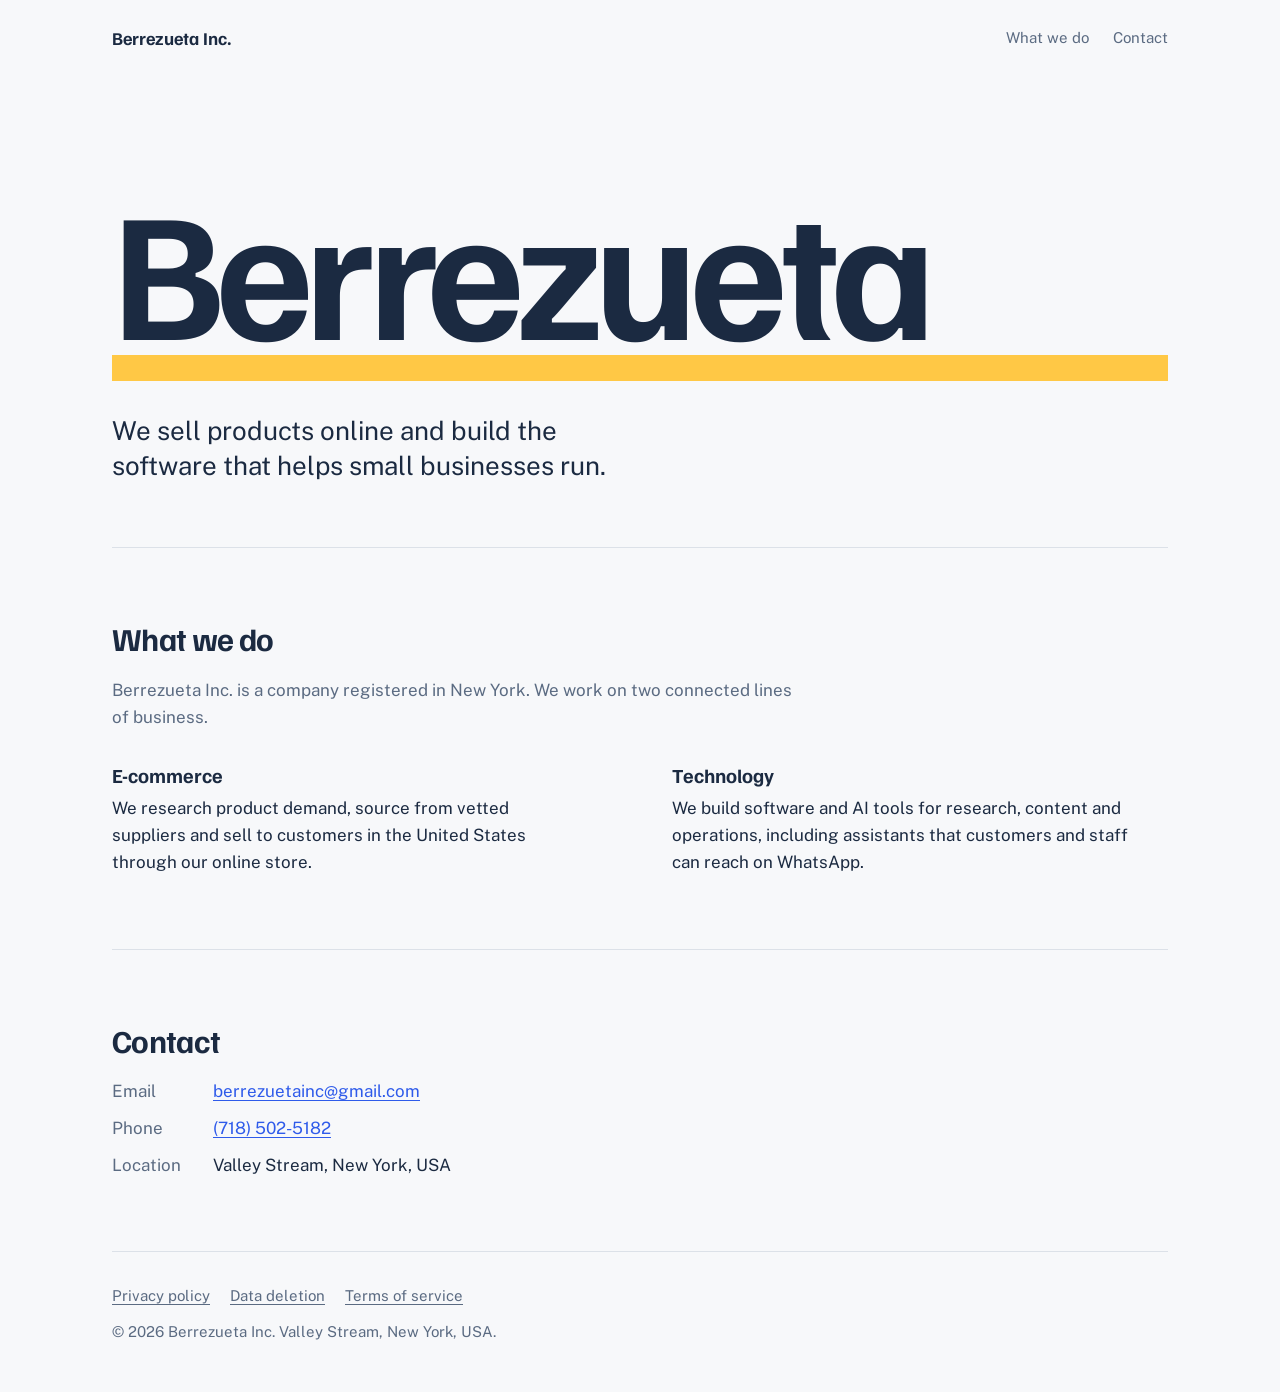
==== index.html @ 1c561ee8 "feat: sitio corporativo de Berrezueta Inc con páginas legales Co-Authored-By: Claude Opus 5.5 <norep" ====
<!doctype html>
<html lang="en">
<head>
<meta charset="utf-8">
<meta name="viewport" content="width=device-width, initial-scale=1">
<title>Berrezueta Inc. — E-commerce and technology</title>
<meta name="description" content="Berrezueta Inc. is an e-commerce and technology company based in Valley Stream, New York.">
<link rel="preconnect" href="https://fonts.googleapis.com">
<link rel="preconnect" href="https://fonts.gstatic.com" crossorigin>
<link href="https://fonts.googleapis.com/css2?family=Familjen+Grotesk:wght@700&family=Public+Sans:wght@400;600&display=swap" rel="stylesheet">
<link rel="stylesheet" href="/styles.css">
</head>
<body>
<div class="wrap">
<header class="top">
  <a class="mark" href="/">Berrezueta Inc.</a>
  <nav aria-label="Main"><a href="/#what-we-do">What we do</a><a href="/#contact">Contact</a></nav>
</header>
<main>
  <div class="hero">
    <h1>Berrezueta</h1>
    <div class="shelf" aria-hidden="true"></div>
    <p>We sell products online and build the software that helps small businesses run.</p>
  </div>

  <section id="what-we-do" aria-labelledby="what-we-do-title">
    <h2 id="what-we-do-title">What we do</h2>
    <p class="lead">Berrezueta Inc. is a company registered in New York. We work on two connected lines of business.</p>
    <div class="two">
      <div>
        <h3>E-commerce</h3>
        <p>We research product demand, source from vetted suppliers and sell to customers in the United States through our online store.</p>
      </div>
      <div>
        <h3>Technology</h3>
        <p>We build software and AI tools for research, content and operations, including assistants that customers and staff can reach on WhatsApp.</p>
      </div>
    </div>
  </section>

  <section id="contact" aria-labelledby="contact-title">
    <h2 id="contact-title">Contact</h2>
    <dl class="contact">
      <dt>Email</dt><dd><a href="mailto:berrezuetainc@gmail.com">berrezuetainc@gmail.com</a></dd>
      <dt>Phone</dt><dd><a href="tel:+17185025182">(718) 502-5182</a></dd>
      <dt>Location</dt><dd>Valley Stream, New York, USA</dd>
    </dl>
  </section>
</main>
<footer>
  <div class="links"><a href="/privacy">Privacy policy</a><a href="/data-deletion">Data deletion</a><a href="/terms">Terms of service</a></div>
  <p>© 2026 Berrezueta Inc. Valley Stream, New York, USA.</p>
</footer>
</div>
</body>
</html>
---- styles.css ----
:root {
  --paper: #F7F8FA;
  --ink: #1B2A41;
  --slate: #5B6B82;
  --cobalt: #2F5BEA;
  --shelf: #FFC845;
  --line: #DCE1E8;
  --measure: 68ch;
}
*, *::before, *::after { box-sizing: border-box; }
html { -webkit-text-size-adjust: 100%; }
body {
  margin: 0;
  background: var(--paper);
  color: var(--ink);
  font: 400 1.0625rem/1.6 "Public Sans", system-ui, sans-serif;
}
a { color: var(--cobalt); text-underline-offset: 0.18em; }
a:hover { text-decoration-thickness: 2px; }
:focus-visible { outline: 3px solid var(--cobalt); outline-offset: 3px; border-radius: 2px; }
.wrap { max-width: 72rem; margin: 0 auto; padding: 0 clamp(1rem, 4vw, 3rem); }

.top { display: flex; justify-content: space-between; align-items: center; padding: 1.5rem 0; }
.top .mark { font: 700 1.125rem/1 "Familjen Grotesk", sans-serif; color: var(--ink); text-decoration: none; }
.top nav a { color: var(--slate); text-decoration: none; margin-left: 1.5rem; font-size: 0.9375rem; }
.top nav a:hover { color: var(--ink); }

.hero { padding: clamp(3rem, 10vw, 7rem) 0 clamp(2.5rem, 6vw, 4rem); }
.hero h1 {
  margin: 0;
  font: 700 clamp(3.5rem, 15vw, 11.5rem)/0.86 "Familjen Grotesk", sans-serif;
  letter-spacing: -0.045em;
}
.hero .shelf {
  height: clamp(0.9rem, 2.2vw, 1.6rem);
  background: var(--shelf);
  margin: 0.6rem 0 2rem;
  transform-origin: left;
  animation: shelf 900ms cubic-bezier(.2,.7,.2,1) both 150ms;
}
@keyframes shelf { from { transform: scaleX(0); } to { transform: scaleX(1); } }
@media (prefers-reduced-motion: reduce) { .hero .shelf { animation: none; } }
.hero p { max-width: 34ch; margin: 0; font-size: clamp(1.25rem, 2.4vw, 1.625rem); line-height: 1.35; }

section { padding: clamp(2.5rem, 6vw, 4.5rem) 0; border-top: 1px solid var(--line); }
h2 { font: 700 clamp(1.5rem, 3vw, 2rem)/1.15 "Familjen Grotesk", sans-serif; letter-spacing: -0.02em; margin: 0 0 1.25rem; }
.lead { max-width: var(--measure); color: var(--slate); margin: 0 0 2rem; }
.two { display: grid; grid-template-columns: repeat(auto-fit, minmax(min(100%, 22rem), 1fr)); gap: 2rem 4rem; }
.two h3 { font: 700 1.25rem/1.2 "Familjen Grotesk", sans-serif; margin: 0 0 0.5rem; }
.two p { margin: 0; max-width: 46ch; }

dl.contact { display: grid; grid-template-columns: max-content 1fr; gap: 0.6rem 2rem; margin: 0; }
dl.contact dt { color: var(--slate); }
dl.contact dd { margin: 0; }

footer { border-top: 1px solid var(--line); padding: 2rem 0 3rem; color: var(--slate); font-size: 0.9375rem; }
footer .links a { color: var(--slate); margin-right: 1.25rem; }
footer p { margin: 0.75rem 0 0; }

.doc { max-width: var(--measure); padding: clamp(2rem, 6vw, 4rem) 0; }
.doc h1 { font: 700 clamp(2.25rem, 6vw, 3.5rem)/1.05 "Familjen Grotesk", sans-serif; letter-spacing: -0.03em; margin: 0 0 0.5rem; }
.doc .updated { color: var(--slate); margin: 0 0 2.5rem; }
.doc h2 { font-size: 1.375rem; margin: 2.25rem 0 0.75rem; }
.doc ul { padding-left: 1.25rem; }
.doc li { margin: 0.35rem 0; }

@media (max-width: 34rem) {
  .top nav a { margin-left: 1rem; }
  dl.contact { grid-template-columns: 1fr; gap: 0.15rem; }
  dl.contact dd { margin-bottom: 0.75rem; }
}
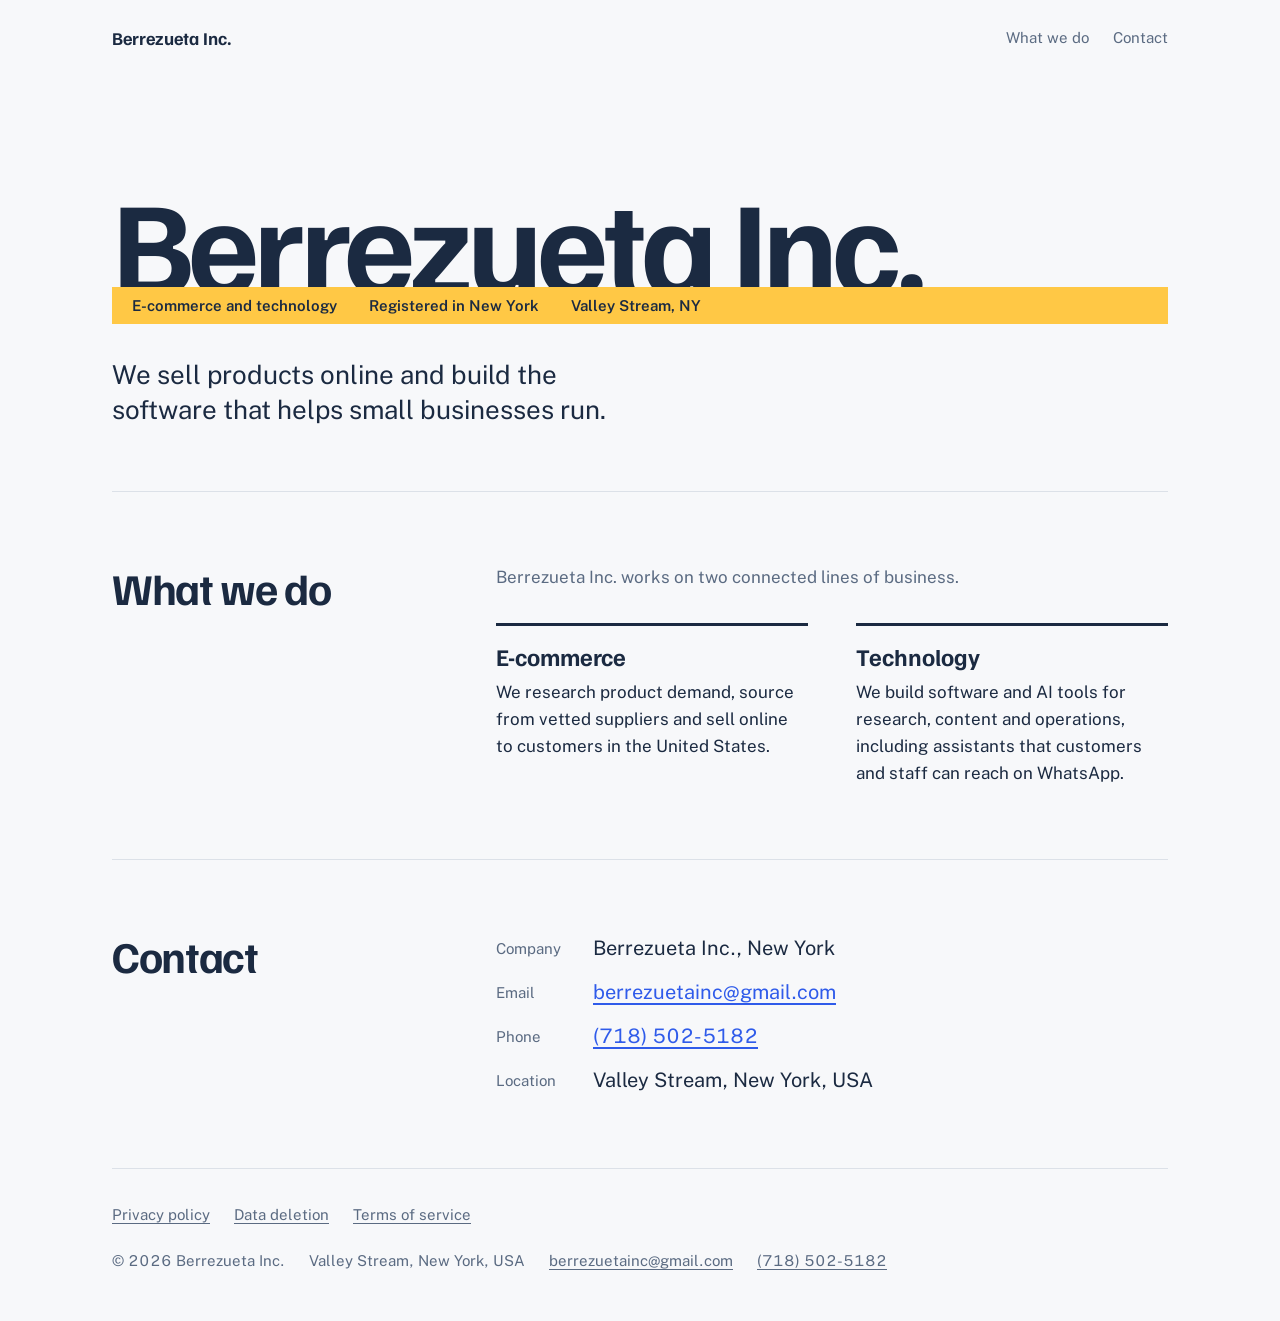
==== commit d136eb11: "feat: rediseño con etiqueta de estante, SEO, accesibilidad y recursos Aplica las auditorías de SEO/c" ====
--- a/index.html
+++ b/index.html
@@ -3,33 +3,49 @@
 <head>
 <meta charset="utf-8">
 <meta name="viewport" content="width=device-width, initial-scale=1">
-<title>Berrezueta Inc. — E-commerce and technology</title>
-<meta name="description" content="Berrezueta Inc. is an e-commerce and technology company based in Valley Stream, New York.">
+<title>Berrezueta Inc. — E-commerce and technology, Valley Stream, NY</title>
+<meta name="description" content="Berrezueta Inc. sells products online and builds software and AI tools for small businesses. Based in Valley Stream, New York.">
+<link rel="canonical" href="https://berrezuetainc.com/">
+<meta name="referrer" content="strict-origin-when-cross-origin">
+<meta name="theme-color" content="#1B2A41">
+<meta property="og:type" content="website">
+<meta property="og:site_name" content="Berrezueta Inc.">
+<meta property="og:title" content="Berrezueta Inc. — E-commerce and technology, Valley Stream, NY">
+<meta property="og:description" content="Berrezueta Inc. sells products online and builds software and AI tools for small businesses. Based in Valley Stream, New York.">
+<meta property="og:url" content="https://berrezuetainc.com/">
+<meta property="og:image" content="https://berrezuetainc.com/og.png">
+<meta name="twitter:card" content="summary_large_image">
+<link rel="icon" href="favicon.svg" type="image/svg+xml">
+<link rel="apple-touch-icon" href="apple-touch-icon.png">
 <link rel="preconnect" href="https://fonts.googleapis.com">
 <link rel="preconnect" href="https://fonts.gstatic.com" crossorigin>
 <link href="https://fonts.googleapis.com/css2?family=Familjen+Grotesk:wght@700&family=Public+Sans:wght@400;600&display=swap" rel="stylesheet">
-<link rel="stylesheet" href="/styles.css">
+<link rel="stylesheet" href="styles.css">
+<script type="application/ld+json">
+{"@context":"https://schema.org","@type":"Organization","@id":"https://berrezuetainc.com/#org","name":"Berrezueta Inc.","legalName":"Berrezueta Inc.","url":"https://berrezuetainc.com/","logo":"https://berrezuetainc.com/apple-touch-icon.png","email":"berrezuetainc@gmail.com","telephone":"+1-718-502-5182","address":{"@type":"PostalAddress","addressLocality":"Valley Stream","addressRegion":"NY","addressCountry":"US"},"contactPoint":{"@type":"ContactPoint","contactType":"customer service","email":"berrezuetainc@gmail.com","telephone":"+1-718-502-5182","areaServed":"US","availableLanguage":["en","es"]}}
+</script>
 </head>
 <body>
+<a class="skip" href="#main">Skip to content</a>
 <div class="wrap">
 <header class="top">
-  <a class="mark" href="/">Berrezueta Inc.</a>
-  <nav aria-label="Main"><a href="/#what-we-do">What we do</a><a href="/#contact">Contact</a></nav>
+  <a class="mark" href="./">Berrezueta Inc.</a>
+  <nav aria-label="Main"><a href="./#what-we-do">What we do</a><a href="./#contact">Contact</a></nav>
 </header>
-<main>
+<main id="main">
   <div class="hero">
-    <h1>Berrezueta</h1>
-    <div class="shelf" aria-hidden="true"></div>
-    <p>We sell products online and build the software that helps small businesses run.</p>
+    <h1>Berrezueta Inc.</h1>
+    <p class="shelf"><span>E-commerce and technology</span><span>Registered in New York</span><span>Valley Stream, NY</span></p>
+    <p class="intro">We sell products online and build the software that helps small businesses run.</p>
   </div>
 
   <section id="what-we-do" aria-labelledby="what-we-do-title">
     <h2 id="what-we-do-title">What we do</h2>
-    <p class="lead">Berrezueta Inc. is a company registered in New York. We work on two connected lines of business.</p>
+    <p class="lead">Berrezueta Inc. works on two connected lines of business.</p>
     <div class="two">
       <div>
         <h3>E-commerce</h3>
-        <p>We research product demand, source from vetted suppliers and sell to customers in the United States through our online store.</p>
+        <p>We research product demand, source from vetted suppliers and sell online to customers in the United States.</p>
       </div>
       <div>
         <h3>Technology</h3>
@@ -41,6 +57,7 @@
   <section id="contact" aria-labelledby="contact-title">
     <h2 id="contact-title">Contact</h2>
     <dl class="contact">
+      <dt>Company</dt><dd>Berrezueta Inc., New York</dd>
       <dt>Email</dt><dd><a href="mailto:berrezuetainc@gmail.com">berrezuetainc@gmail.com</a></dd>
       <dt>Phone</dt><dd><a href="tel:+17185025182">(718) 502-5182</a></dd>
       <dt>Location</dt><dd>Valley Stream, New York, USA</dd>
@@ -48,8 +65,8 @@
   </section>
 </main>
 <footer>
-  <div class="links"><a href="/privacy">Privacy policy</a><a href="/data-deletion">Data deletion</a><a href="/terms">Terms of service</a></div>
-  <p>© 2026 Berrezueta Inc. Valley Stream, New York, USA.</p>
+  <nav class="links" aria-label="Legal"><a href="privacy">Privacy policy</a><a href="data-deletion">Data deletion</a><a href="terms">Terms of service</a></nav>
+  <p class="meta"><span>© 2026 Berrezueta Inc.</span><span>Valley Stream, New York, USA</span><a href="mailto:berrezuetainc@gmail.com">berrezuetainc@gmail.com</a><a href="tel:+17185025182">(718) 502-5182</a></p>
 </footer>
 </div>
 </body>
--- a/styles.css
+++ b/styles.css
@@ -5,7 +5,7 @@
   --cobalt: #2F5BEA;
   --shelf: #FFC845;
   --line: #DCE1E8;
-  --measure: 68ch;
+  --measure: 64ch;
 }
 *, *::before, *::after { box-sizing: border-box; }
 html { -webkit-text-size-adjust: 100%; }
@@ -15,57 +15,89 @@
   color: var(--ink);
   font: 400 1.0625rem/1.6 "Public Sans", system-ui, sans-serif;
 }
+::selection { background: var(--shelf); color: var(--ink); }
 a { color: var(--cobalt); text-underline-offset: 0.18em; }
 a:hover { text-decoration-thickness: 2px; }
 :focus-visible { outline: 3px solid var(--cobalt); outline-offset: 3px; border-radius: 2px; }
+h1, h2, h3 { text-wrap: balance; }
+p, li { text-wrap: pretty; }
+
+.skip { position: absolute; left: -9999px; }
+.skip:focus { left: 1rem; top: 1rem; z-index: 10; background: var(--ink); color: var(--paper); padding: 0.5rem 0.75rem; }
+
 .wrap { max-width: 72rem; margin: 0 auto; padding: 0 clamp(1rem, 4vw, 3rem); }
 
-.top { display: flex; justify-content: space-between; align-items: center; padding: 1.5rem 0; }
-.top .mark { font: 700 1.125rem/1 "Familjen Grotesk", sans-serif; color: var(--ink); text-decoration: none; }
-.top nav a { color: var(--slate); text-decoration: none; margin-left: 1.5rem; font-size: 0.9375rem; }
+/* Encabezado */
+.top { display: flex; flex-wrap: wrap; gap: 0.25rem 1.5rem; justify-content: space-between; align-items: center; padding: 1rem 0; }
+.top .mark { font: 700 1.125rem/1 "Familjen Grotesk", sans-serif; color: var(--ink); text-decoration: none; padding-block: 0.625rem; }
+.top nav { display: flex; gap: 0 1.5rem; }
+.top nav a, footer .links a { display: inline-block; padding-block: 0.625rem; }
+.top nav a { color: var(--slate); text-decoration: none; font-size: 0.9375rem; }
 .top nav a:hover { color: var(--ink); }
 
+/* Portada: el nombre se apoya sobre el estante, y el borde del estante lleva los datos. */
 .hero { padding: clamp(3rem, 10vw, 7rem) 0 clamp(2.5rem, 6vw, 4rem); }
 .hero h1 {
   margin: 0;
-  font: 700 clamp(3.5rem, 15vw, 11.5rem)/0.86 "Familjen Grotesk", sans-serif;
+  font: 700 clamp(2.5rem, 10.5vw, 9.25rem)/1 "Familjen Grotesk", sans-serif;
   letter-spacing: -0.045em;
+  overflow-wrap: anywhere;
+  text-box: trim-both cap alphabetic;
+}
+@supports not (text-box: trim-both cap alphabetic) {
+  .hero h1 { line-height: 0.8; margin-bottom: -0.06em; }
 }
 .hero .shelf {
-  height: clamp(0.9rem, 2.2vw, 1.6rem);
+  display: flex; flex-wrap: wrap; gap: 0.25rem 2rem;
+  margin: 0 0 2rem;
+  padding: 0.55rem clamp(0.75rem, 2vw, 1.25rem);
   background: var(--shelf);
-  margin: 0.6rem 0 2rem;
+  color: var(--ink);
+  font: 600 clamp(0.8125rem, 1.4vw, 0.9375rem)/1.3 "Public Sans", sans-serif;
   transform-origin: left;
-  animation: shelf 900ms cubic-bezier(.2,.7,.2,1) both 150ms;
+  animation: shelf 700ms cubic-bezier(.2,.7,.2,1) both 150ms;
 }
 @keyframes shelf { from { transform: scaleX(0); } to { transform: scaleX(1); } }
 @media (prefers-reduced-motion: reduce) { .hero .shelf { animation: none; } }
-.hero p { max-width: 34ch; margin: 0; font-size: clamp(1.25rem, 2.4vw, 1.625rem); line-height: 1.35; }
+.hero .intro { max-width: 34ch; margin: 0; font-size: clamp(1.25rem, 2.4vw, 1.625rem); line-height: 1.35; }
 
+/* Secciones */
 section { padding: clamp(2.5rem, 6vw, 4.5rem) 0; border-top: 1px solid var(--line); }
-h2 { font: 700 clamp(1.5rem, 3vw, 2rem)/1.15 "Familjen Grotesk", sans-serif; letter-spacing: -0.02em; margin: 0 0 1.25rem; }
+h2 { font: 700 clamp(1.75rem, 3.6vw, 2.75rem)/1.1 "Familjen Grotesk", sans-serif; letter-spacing: -0.03em; margin: 0 0 1.25rem; }
 .lead { max-width: var(--measure); color: var(--slate); margin: 0 0 2rem; }
-.two { display: grid; grid-template-columns: repeat(auto-fit, minmax(min(100%, 22rem), 1fr)); gap: 2rem 4rem; }
-.two h3 { font: 700 1.25rem/1.2 "Familjen Grotesk", sans-serif; margin: 0 0 0.5rem; }
+.two { display: grid; grid-template-columns: repeat(auto-fit, minmax(min(100%, 16rem), 1fr)); gap: 2rem 3rem; }
+.two > div { border-top: 3px solid var(--ink); padding-top: 1rem; }
+.two h3 { font: 700 1.5rem/1.2 "Familjen Grotesk", sans-serif; margin: 0 0 0.5rem; }
 .two p { margin: 0; max-width: 46ch; }
+@media (min-width: 60rem) {
+  section { display: grid; grid-template-columns: 4fr 8fr; column-gap: 3rem; align-items: start; }
+  section > h2 { grid-row: span 3; }
+}
 
-dl.contact { display: grid; grid-template-columns: max-content 1fr; gap: 0.6rem 2rem; margin: 0; }
-dl.contact dt { color: var(--slate); }
-dl.contact dd { margin: 0; }
+dl.contact { display: grid; grid-template-columns: max-content 1fr; gap: 0.75rem 2rem; margin: 0; }
+dl.contact dt { color: var(--slate); padding-top: 0.3rem; font-size: 0.9375rem; }
+dl.contact dd { margin: 0; font-size: 1.25rem; font-variant-numeric: tabular-nums; }
 
-footer { border-top: 1px solid var(--line); padding: 2rem 0 3rem; color: var(--slate); font-size: 0.9375rem; }
-footer .links a { color: var(--slate); margin-right: 1.25rem; }
-footer p { margin: 0.75rem 0 0; }
+/* Pie */
+footer { border-top: 1px solid var(--line); padding: 1.5rem 0 3rem; color: var(--slate); font-size: 0.9375rem; }
+footer .links { display: flex; flex-wrap: wrap; gap: 0 1.5rem; }
+footer .links a { color: var(--slate); }
+footer .links a[aria-current="page"] { color: var(--ink); text-decoration-thickness: 2px; }
+footer .meta { display: flex; flex-wrap: wrap; gap: 0.25rem 1.5rem; margin: 0.75rem 0 0; font-variant-numeric: tabular-nums; }
+footer .meta a { color: var(--slate); }
 
-.doc { max-width: var(--measure); padding: clamp(2rem, 6vw, 4rem) 0; }
+/* Páginas legales */
+.doc { max-width: var(--measure); padding: clamp(2rem, 6vw, 4rem) 0; line-height: 1.65; }
 .doc h1 { font: 700 clamp(2.25rem, 6vw, 3.5rem)/1.05 "Familjen Grotesk", sans-serif; letter-spacing: -0.03em; margin: 0 0 0.5rem; }
+.doc h1::after { content: ""; display: block; width: 4.5rem; height: 0.4rem; margin-top: 0.9rem; background: var(--shelf); }
 .doc .updated { color: var(--slate); margin: 0 0 2.5rem; }
-.doc h2 { font-size: 1.375rem; margin: 2.25rem 0 0.75rem; }
+.doc h2 { font-size: 1.375rem; margin: 2.25rem 0 0.75rem; scroll-margin-top: 2rem; }
 .doc ul { padding-left: 1.25rem; }
 .doc li { margin: 0.35rem 0; }
+.doc li::marker { color: var(--slate); }
+.doc strong { font-weight: 600; }
 
 @media (max-width: 34rem) {
-  .top nav a { margin-left: 1rem; }
-  dl.contact { grid-template-columns: 1fr; gap: 0.15rem; }
+  dl.contact { grid-template-columns: 1fr; gap: 0.1rem; }
   dl.contact dd { margin-bottom: 0.75rem; }
 }
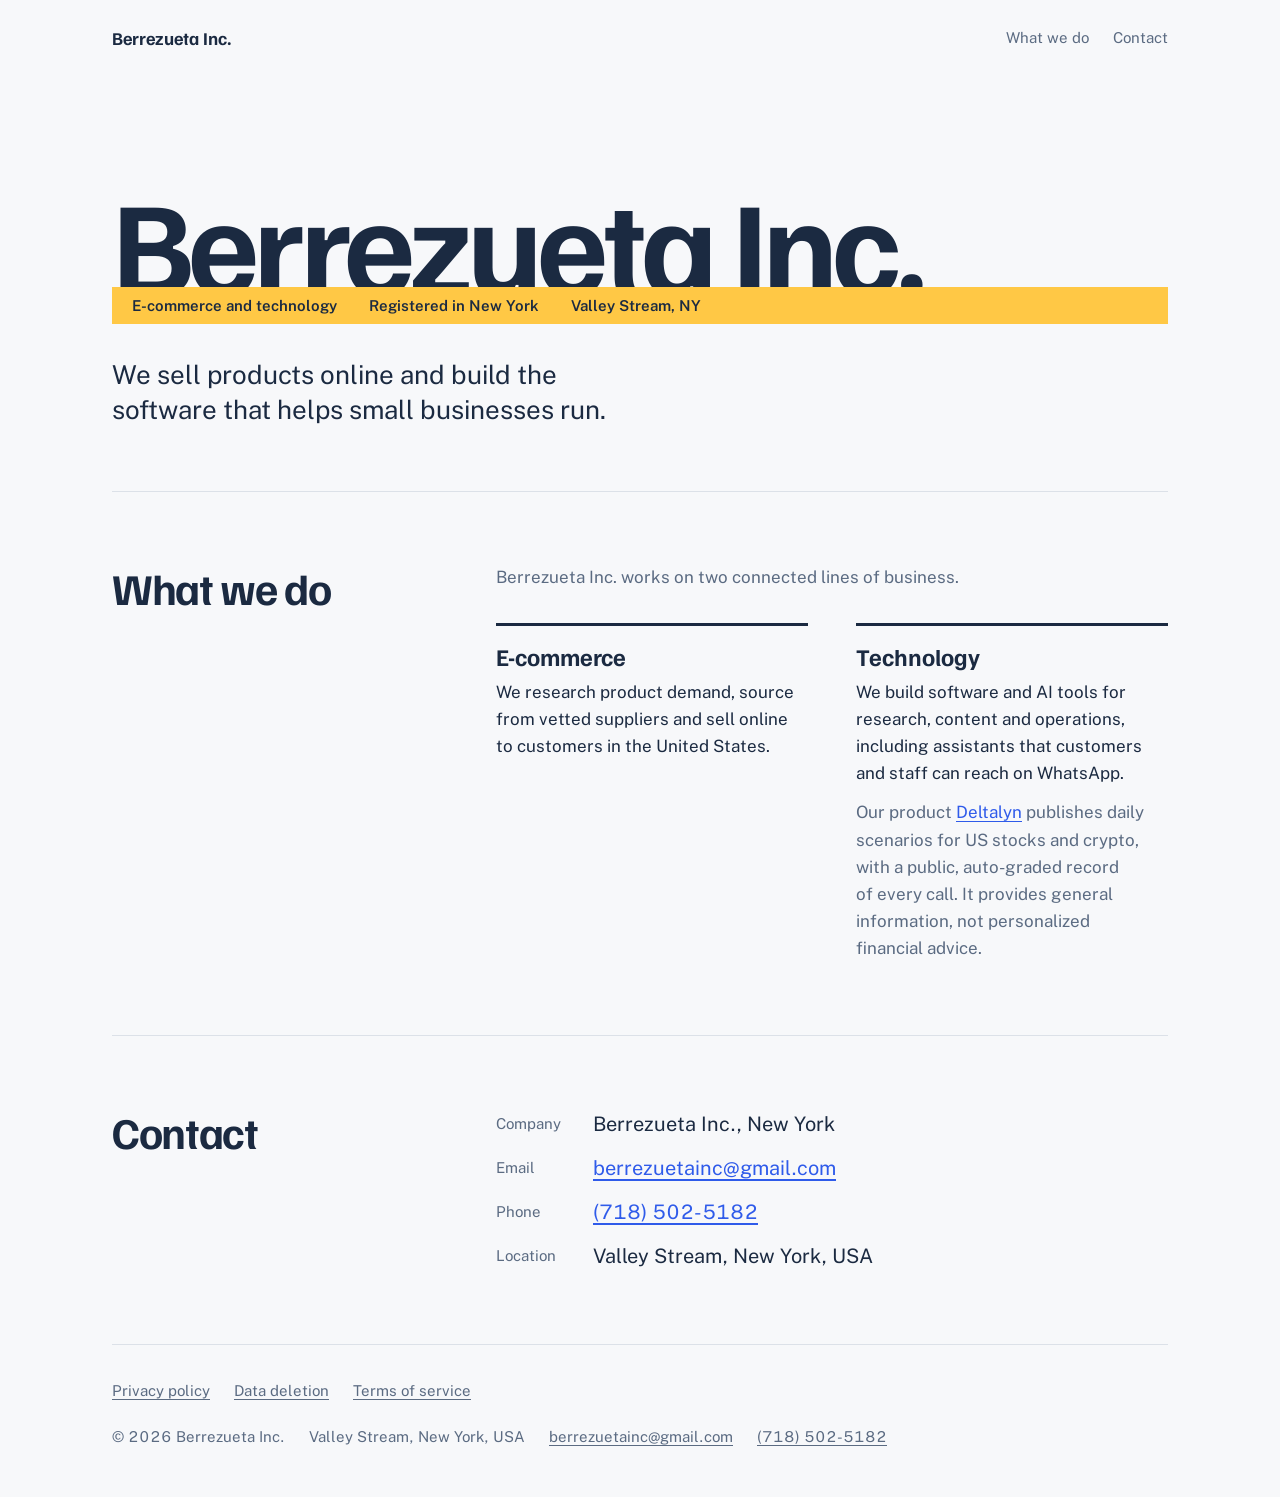
==== commit e517cd41: "feat: Deltalyn como producto y dominio berrezuetainc.com Co-Authored-By: Claude Opus 5.5 <noreply@an" ====
--- a/index.html
+++ b/index.html
@@ -50,6 +50,7 @@
       <div>
         <h3>Technology</h3>
         <p>We build software and AI tools for research, content and operations, including assistants that customers and staff can reach on WhatsApp.</p>
+        <p class="product">Our product <a href="https://www.deltalyn.com/">Deltalyn</a> publishes daily scenarios for US stocks and crypto, with a public, auto-graded record of every call. It provides general information, not personalized financial advice.</p>
       </div>
     </div>
   </section>
--- a/styles.css
+++ b/styles.css
@@ -101,3 +101,4 @@
   dl.contact { grid-template-columns: 1fr; gap: 0.1rem; }
   dl.contact dd { margin-bottom: 0.75rem; }
 }
+.two p.product { margin-top: 0.75rem; color: var(--slate); }
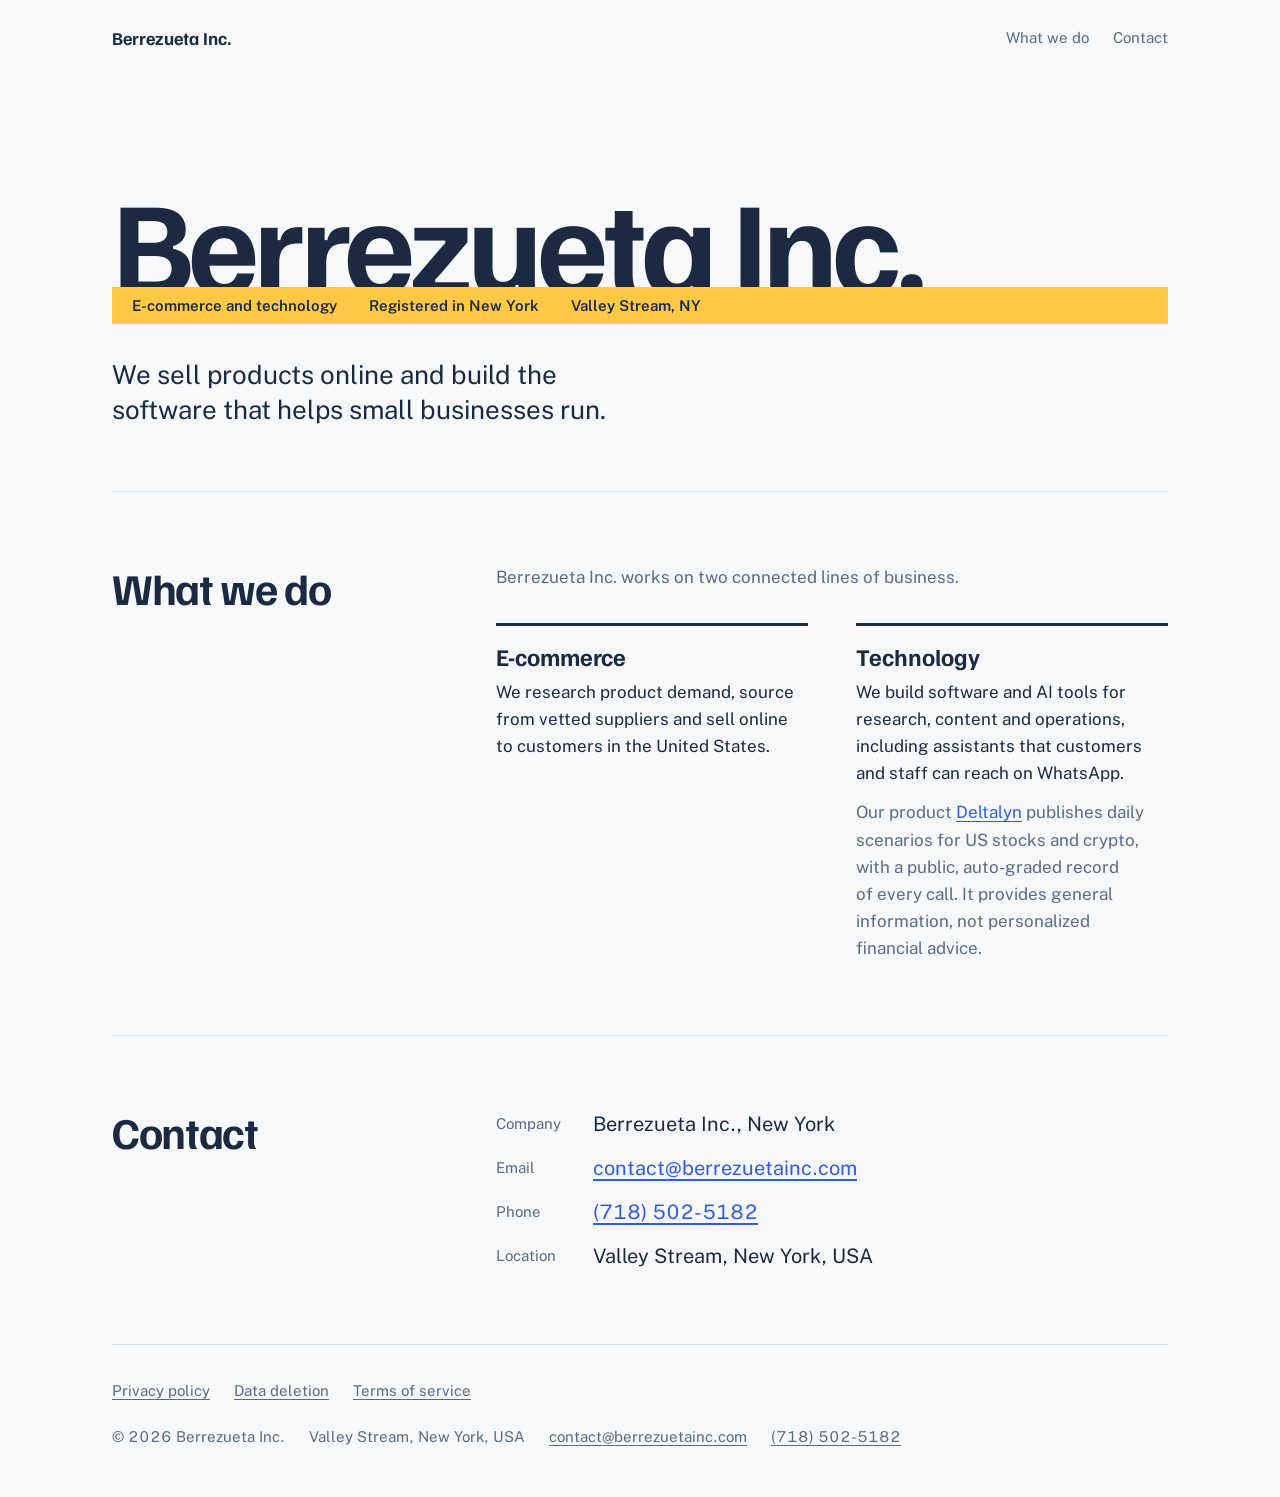
==== commit 907bed64: "fix: correo de contacto con el dominio (contact@berrezuetainc.com) Co-Authored-By: Claude Opus 5.5 <" ====
--- a/index.html
+++ b/index.html
@@ -22,7 +22,7 @@
 <link href="https://fonts.googleapis.com/css2?family=Familjen+Grotesk:wght@700&family=Public+Sans:wght@400;600&display=swap" rel="stylesheet">
 <link rel="stylesheet" href="styles.css">
 <script type="application/ld+json">
-{"@context":"https://schema.org","@type":"Organization","@id":"https://berrezuetainc.com/#org","name":"Berrezueta Inc.","legalName":"Berrezueta Inc.","url":"https://berrezuetainc.com/","logo":"https://berrezuetainc.com/apple-touch-icon.png","email":"berrezuetainc@gmail.com","telephone":"+1-718-502-5182","address":{"@type":"PostalAddress","addressLocality":"Valley Stream","addressRegion":"NY","addressCountry":"US"},"contactPoint":{"@type":"ContactPoint","contactType":"customer service","email":"berrezuetainc@gmail.com","telephone":"+1-718-502-5182","areaServed":"US","availableLanguage":["en","es"]}}
+{"@context":"https://schema.org","@type":"Organization","@id":"https://berrezuetainc.com/#org","name":"Berrezueta Inc.","legalName":"Berrezueta Inc.","url":"https://berrezuetainc.com/","logo":"https://berrezuetainc.com/apple-touch-icon.png","email":"contact@berrezuetainc.com","telephone":"+1-718-502-5182","address":{"@type":"PostalAddress","addressLocality":"Valley Stream","addressRegion":"NY","addressCountry":"US"},"contactPoint":{"@type":"ContactPoint","contactType":"customer service","email":"contact@berrezuetainc.com","telephone":"+1-718-502-5182","areaServed":"US","availableLanguage":["en","es"]}}
 </script>
 </head>
 <body>
@@ -59,7 +59,7 @@
     <h2 id="contact-title">Contact</h2>
     <dl class="contact">
       <dt>Company</dt><dd>Berrezueta Inc., New York</dd>
-      <dt>Email</dt><dd><a href="mailto:berrezuetainc@gmail.com">berrezuetainc@gmail.com</a></dd>
+      <dt>Email</dt><dd><a href="mailto:contact@berrezuetainc.com">contact@berrezuetainc.com</a></dd>
       <dt>Phone</dt><dd><a href="tel:+17185025182">(718) 502-5182</a></dd>
       <dt>Location</dt><dd>Valley Stream, New York, USA</dd>
     </dl>
@@ -67,7 +67,7 @@
 </main>
 <footer>
   <nav class="links" aria-label="Legal"><a href="privacy">Privacy policy</a><a href="data-deletion">Data deletion</a><a href="terms">Terms of service</a></nav>
-  <p class="meta"><span>© 2026 Berrezueta Inc.</span><span>Valley Stream, New York, USA</span><a href="mailto:berrezuetainc@gmail.com">berrezuetainc@gmail.com</a><a href="tel:+17185025182">(718) 502-5182</a></p>
+  <p class="meta"><span>© 2026 Berrezueta Inc.</span><span>Valley Stream, New York, USA</span><a href="mailto:contact@berrezuetainc.com">contact@berrezuetainc.com</a><a href="tel:+17185025182">(718) 502-5182</a></p>
 </footer>
 </div>
 </body>
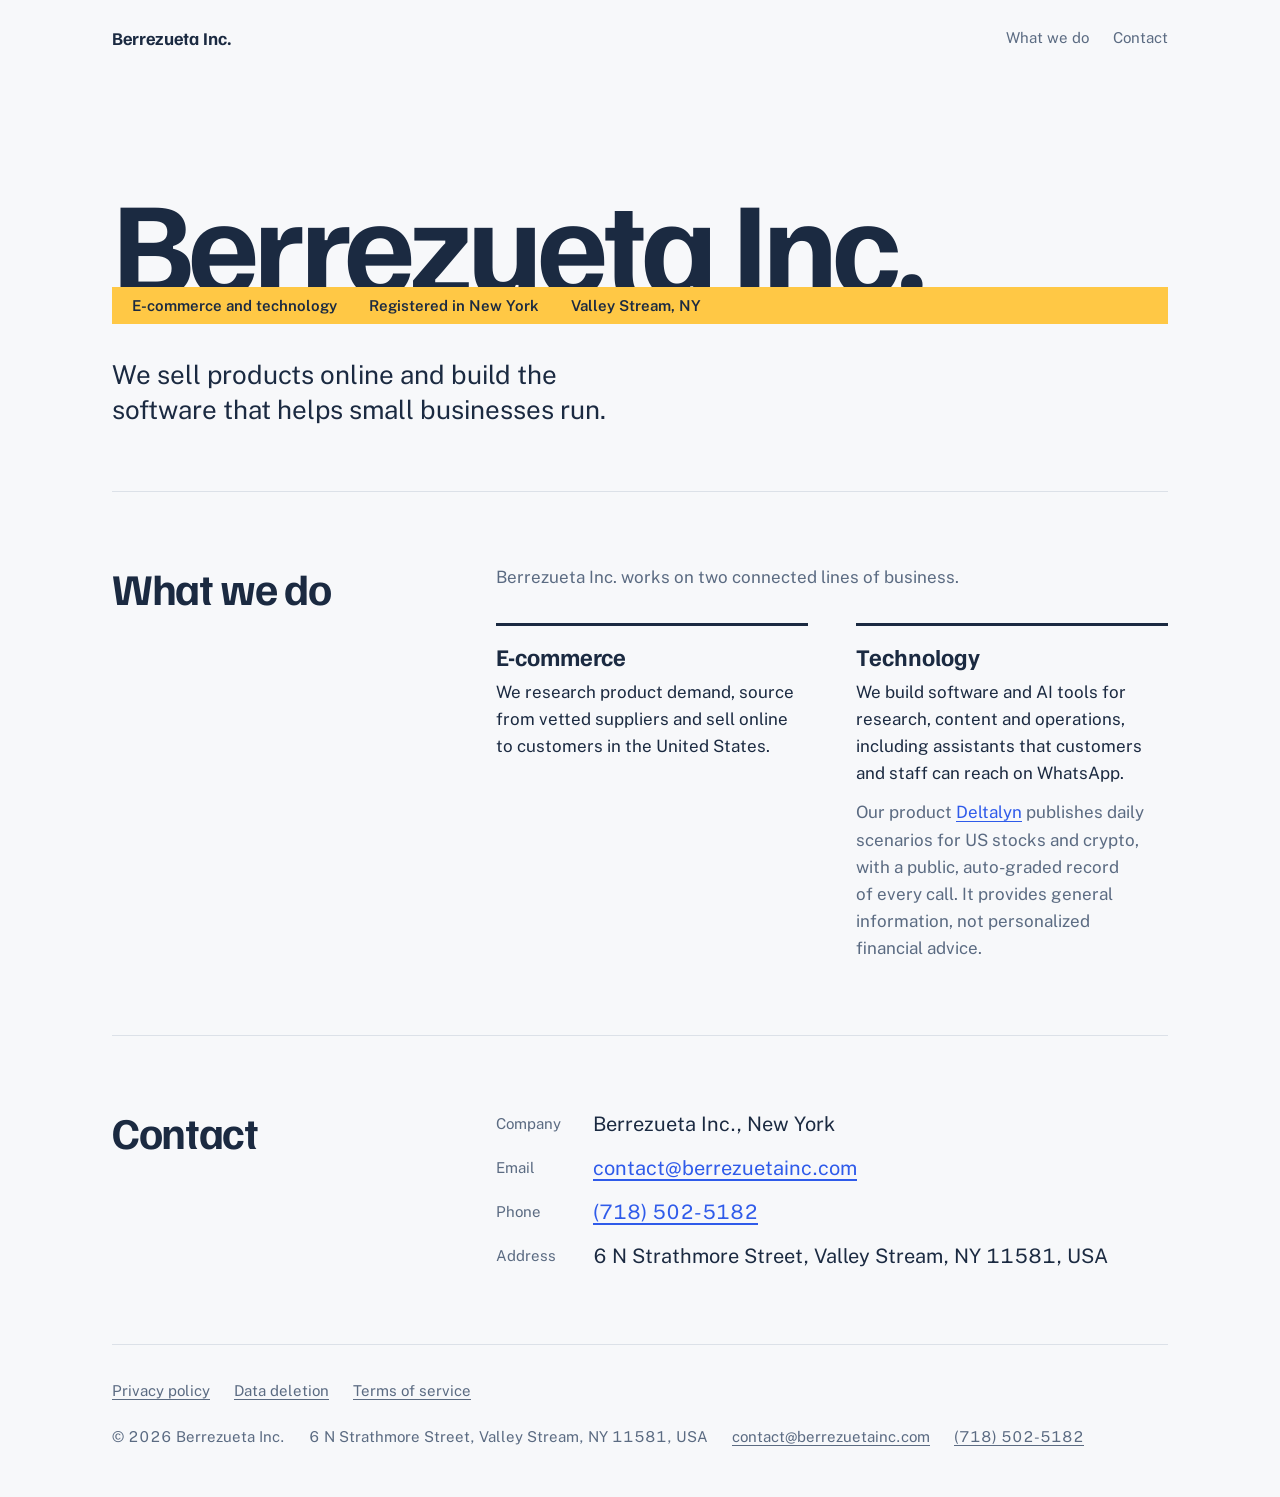
==== commit a05b48c0: "fix: dirección completa de la empresa (la misma enviada a Meta) Muestra 6 N Strathmore Street, Valle" ====
--- a/index.html
+++ b/index.html
@@ -22,7 +22,7 @@
 <link href="https://fonts.googleapis.com/css2?family=Familjen+Grotesk:wght@700&family=Public+Sans:wght@400;600&display=swap" rel="stylesheet">
 <link rel="stylesheet" href="styles.css">
 <script type="application/ld+json">
-{"@context":"https://schema.org","@type":"Organization","@id":"https://berrezuetainc.com/#org","name":"Berrezueta Inc.","legalName":"Berrezueta Inc.","url":"https://berrezuetainc.com/","logo":"https://berrezuetainc.com/apple-touch-icon.png","email":"contact@berrezuetainc.com","telephone":"+1-718-502-5182","address":{"@type":"PostalAddress","addressLocality":"Valley Stream","addressRegion":"NY","addressCountry":"US"},"contactPoint":{"@type":"ContactPoint","contactType":"customer service","email":"contact@berrezuetainc.com","telephone":"+1-718-502-5182","areaServed":"US","availableLanguage":["en","es"]}}
+{"@context":"https://schema.org","@type":"Organization","@id":"https://berrezuetainc.com/#org","name":"Berrezueta Inc.","legalName":"Berrezueta Inc.","url":"https://berrezuetainc.com/","logo":"https://berrezuetainc.com/apple-touch-icon.png","email":"contact@berrezuetainc.com","telephone":"+1-718-502-5182","address":{"@type":"PostalAddress","streetAddress":"6 N Strathmore Street","postalCode":"11581","addressLocality":"Valley Stream","addressRegion":"NY","addressCountry":"US"},"contactPoint":{"@type":"ContactPoint","contactType":"customer service","email":"contact@berrezuetainc.com","telephone":"+1-718-502-5182","areaServed":"US","availableLanguage":["en","es"]}}
 </script>
 </head>
 <body>
@@ -61,13 +61,13 @@
       <dt>Company</dt><dd>Berrezueta Inc., New York</dd>
       <dt>Email</dt><dd><a href="mailto:contact@berrezuetainc.com">contact@berrezuetainc.com</a></dd>
       <dt>Phone</dt><dd><a href="tel:+17185025182">(718) 502-5182</a></dd>
-      <dt>Location</dt><dd>Valley Stream, New York, USA</dd>
+      <dt>Address</dt><dd>6 N Strathmore Street, Valley Stream, NY 11581, USA</dd>
     </dl>
   </section>
 </main>
 <footer>
   <nav class="links" aria-label="Legal"><a href="privacy">Privacy policy</a><a href="data-deletion">Data deletion</a><a href="terms">Terms of service</a></nav>
-  <p class="meta"><span>© 2026 Berrezueta Inc.</span><span>Valley Stream, New York, USA</span><a href="mailto:contact@berrezuetainc.com">contact@berrezuetainc.com</a><a href="tel:+17185025182">(718) 502-5182</a></p>
+  <p class="meta"><span>© 2026 Berrezueta Inc.</span><span>6 N Strathmore Street, Valley Stream, NY 11581, USA</span><a href="mailto:contact@berrezuetainc.com">contact@berrezuetainc.com</a><a href="tel:+17185025182">(718) 502-5182</a></p>
 </footer>
 </div>
 </body>
